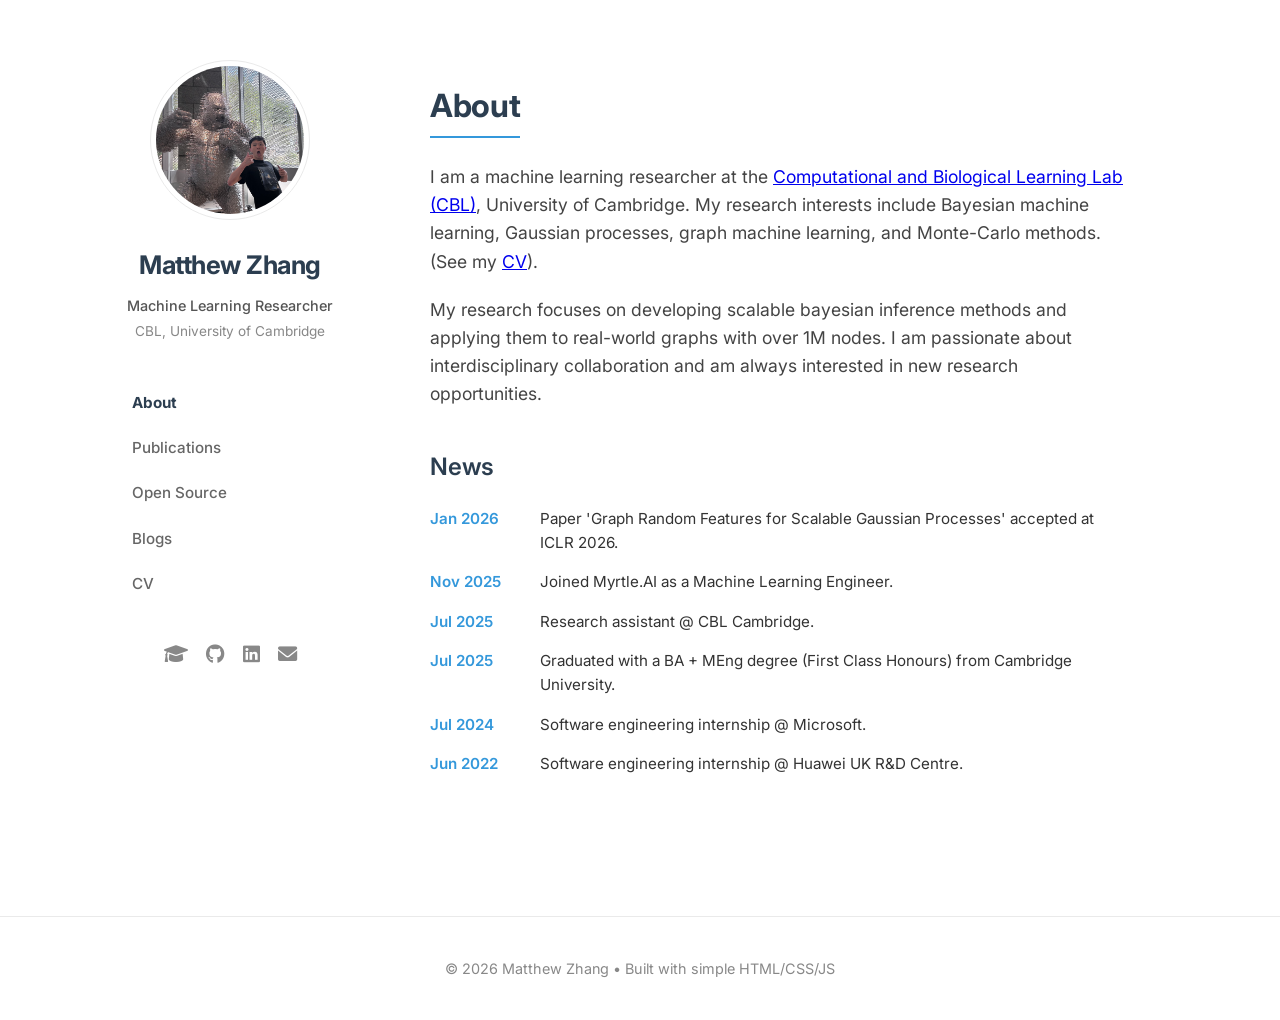
==== index.html @ 39c12fa1 "extra style updates" ====
<!DOCTYPE html>
<html lang="en">
<head>
    <meta charset="UTF-8">
    <meta name="viewport" content="width=device-width, initial-scale=1.0">
    <title>About - Matthew Zhang</title>
    <link rel="stylesheet" href="styles.css">
    <link href="https://fonts.googleapis.com/css2?family=Inter:wght@300;400;500;600;700&display=swap" rel="stylesheet">
    <link rel="stylesheet" href="https://cdnjs.cloudflare.com/ajax/libs/font-awesome/6.0.0/css/all.min.css">
</head>
<body>
    <div class="wrapper">
        <!-- Sidebar -->
        <aside class="sidebar">
            <div class="sidebar-content">
                <div class="profile-photo-container">
                    <img src="files/FullSizeRender.jpeg" alt="Matthew Zhang" class="profile-photo">
                </div>
                <h1 class="name">Matthew Zhang</h1>
                <p class="title">Machine Learning Researcher</p>
                <p class="affiliation">CBL, University of Cambridge</p>
                
                <nav class="side-nav">
                    <ul>
                        <li><a href="index.html" class="active">About</a></li>
                        <li><a href="publications.html">Publications</a></li>
                        <li><a href="opensource.html">Open Source</a></li>
                        <li><a href="blogs.html">Blogs</a></li>
                        <li><a href="files/MATTHEWZHANG_CV_ML_0202.pdf" target="_blank">CV</a></li>
                    </ul>
                </nav>

                <div class="sidebar-footer">
                    <div class="social-icons">
                        <a href="https://scholar.google.com/citations?user=HGTCp7sAAAAJ&hl=en" target="_blank" title="Google Scholar"><i class="fas fa-graduation-cap"></i></a>
                        <a href="https://github.com/MatthewZhang473" target="_blank" title="GitHub"><i class="fab fa-github"></i></a>
                        <a href="https://www.linkedin.com/in/matthew-zhang-cambridge/" target="_blank" title="LinkedIn"><i class="fab fa-linkedin"></i></a>
                        <a href="mailto:matthew.zhang473@gmail.com" title="Email"><i class="fas fa-envelope"></i></a>
                    </div>
                </div>
            </div>
        </aside>

        <!-- Main Content -->
        <main class="main-content">
            <section class="section">
                <h2>About</h2>
                <div class="about-content">
                    <p>
                        I am a machine learning researcher at the <a href="https://cbl.eng.cam.ac.uk/" target="_blank">Computational and Biological Learning Lab (CBL)</a>, University of Cambridge. My research interests include Bayesian machine learning, Gaussian processes, graph machine learning, and Monte-Carlo methods. (See my <a href="files/MATTHEWZHANG_CV_ML_0202.pdf" target="_blank">CV</a>).
                    </p>
                    <p>
                        My research focuses on developing scalable bayesian inference methods and applying them to real-world graphs with over 1M nodes. I am passionate about interdisciplinary collaboration and am always interested in new research opportunities.
                    </p>
                </div>

                <h3>News</h3>
                <div class="news-list">
                    <div class="news-item">
                        <span class="date">Jan 2026</span>
                        <p>Paper 'Graph Random Features for Scalable Gaussian Processes' accepted at ICLR 2026.</p>
                    </div>
                    <div class="news-item">
                        <span class="date">Nov 2025</span>
                        <p>Joined Myrtle.AI as a Machine Learning Engineer.</p>
                    </div>
                    <div class="news-item">
                        <span class="date">Jul 2025</span>
                        <p>Research assistant @ CBL Cambridge.</p>
                    </div>
                    <div class="news-item">
                        <span class="date">Jul 2025</span>
                        <p>Graduated with a BA + MEng degree (First Class Honours) from Cambridge University.</p>
                    </div>
                    <div class="news-item">
                        <span class="date">Jul 2024</span>
                        <p>Software engineering internship @ Microsoft.</p>
                    </div>
                    <div class="news-item">
                        <span class="date">Jun 2022</span>
                        <p>Software engineering internship @ Huawei UK R&D Centre.</p>
                    </div>
                </div>
            </section>
        </main>
    </div>

    <footer class="footer">
        <p>&copy; 2026 Matthew Zhang &bull; Built with simple HTML/CSS/JS</p>
    </footer>

    <script src="script.js"></script>
</body>
</html>
---- styles.css ----
/* Academic Sidebar Theme */

:root {
    --primary-color: #2c3e50;
    --accent-color: #3498db;
    --text-color: #333;
    --bg-color: #ffffff;
    --sidebar-bg: #ffffff;
    --border-color: #eaeaea;
    --font-main: 'Inter', -apple-system, BlinkMacSystemFont, 'Segoe UI', Roboto, sans-serif;
}

* {
    margin: 0;
    padding: 0;
    box-sizing: border-box;
}

body {
    font-family: var(--font-main);
    color: var(--text-color);
    background-color: var(--bg-color);
    line-height: 1.6;
}

/* Layout Wrapper */
.wrapper {
    display: flex;
    max-width: 1100px;
    margin: 0 auto;
    min-height: 100vh;
}

/* Sidebar Styling */
.sidebar {
    width: 280px;
    background-color: var(--sidebar-bg);
    border-right: none;
    padding: 60px 30px;
    position: sticky;
    top: 0;
    height: 100vh;
    display: flex;
    flex-direction: column;
}

.sidebar-content {
    flex: 1;
}

.profile-photo-container {
    width: 160px;
    height: 160px;
    margin: 0 auto 25px;
    border-radius: 50%;
    overflow: hidden;
    border: 1px solid var(--border-color);
    background-color: white;
    padding: 5px;
}

.profile-photo {
    width: 100%;
    height: 100%;
    object-fit: cover;
    border-radius: 50%;
}

.sidebar h1.name {
    font-size: 1.6em;
    font-weight: 700;
    text-align: center;
    margin-bottom: 8px;
    color: var(--primary-color);
    letter-spacing: -0.02em;
}

.sidebar .title {
    text-align: center;
    font-weight: 500;
    font-size: 0.9em;
    color: #555;
    margin-bottom: 4px;
}

.sidebar .affiliation {
    text-align: center;
    font-size: 0.85em;
    font-weight: 400;
    color: #888;
    margin-bottom: 40px;
}

/* Side Nav */
.side-nav ul {
    list-style: none;
    margin-top: 10px;
}

.side-nav li {
    margin-bottom: 5px;
}

.side-nav a {
    text-decoration: none;
    color: #666;
    font-weight: 500;
    display: block;
    padding: 8px 12px;
    border-radius: 6px;
    transition: all 0.2s ease;
    font-size: 0.95em;
}

.side-nav a:hover {
    color: var(--accent-color);
    background-color: #f0f0f0;
}

.side-nav a.active {
    color: var(--primary-color);
    font-weight: 700;
    background-color: transparent;
}

/* Sidebar Footer */
.sidebar-footer {
    margin-top: auto;
    text-align: center;
    padding-top: 30px;
}

.social-icons {
    font-size: 1.2em;
    display: flex;
    justify-content: center;
    gap: 18px;
    margin-bottom: 5px;
}

.social-icons a {
    color: #888;
    text-decoration: none;
    transition: color 0.2s ease;
}

.social-icons a:hover {
    color: var(--accent-color);
}

/* Main Content Styling */
.main-content {
    flex: 1;
    padding: 80px 60px;
    background-color: white;
}

.section {
    margin-bottom: 60px;
    max-width: 800px;
}

.section h2 {
    font-size: 2em;
    font-weight: 700;
    color: var(--primary-color);
    margin-bottom: 25px;
    border-bottom: 2px solid var(--accent-color);
    padding-bottom: 5px;
    display: inline-block;
    letter-spacing: -0.01em;
}

.section h3 {
    font-size: 1.5em;
    font-weight: 600;
    color: var(--primary-color);
    margin: 40px 0 20px;
    letter-spacing: -0.01em;
}

.about-content p {
    margin-bottom: 20px;
    font-size: 1.1em;
    color: #444;
}

/* News List */
.news-item {
    display: flex;
    gap: 20px;
    margin-bottom: 15px;
    font-size: 0.95em;
}

.news-item .date {
    font-weight: 600;
    color: var(--accent-color);
    min-width: 90px;
}

/* Publication List */
.publication-item {
    margin-bottom: 30px;
    padding-bottom: 20px;
    border-bottom: 1px solid var(--border-color);
}

.publication-item h3 {
    font-size: 1.25em;
    margin: 0 0 8px;
    font-weight: 600;
    color: var(--primary-color);
}

.publication-item .authors {
    font-size: 0.95em;
    color: #555;
    margin-bottom: 5px;
}

.publication-item .venue {
    font-size: 0.95em;
    font-style: italic;
    color: #777;
    margin-bottom: 12px;
}

.pub-links a {
    color: var(--accent-color);
    text-decoration: none;
    font-size: 0.9em;
    margin-right: 15px;
    font-weight: 600;
}

.pub-links a:hover {
    text-decoration: underline;
}

/* Blogs Section */
.blog-preview-item {
    margin-bottom: 30px;
}

.blog-preview-item h3 {
    margin-bottom: 8px;
}

.blog-preview-item h3 a {
    color: var(--primary-color);
    text-decoration: none;
    font-weight: 600;
}

.blog-preview-item h3 a:hover {
    color: var(--accent-color);
}

.blog-preview-item .date {
    font-size: 0.85em;
    color: #888;
    margin-bottom: 10px;
}

.blog-preview-item .excerpt {
    color: #555;
}

.back-button {
    background: none;
    border: 1px solid var(--accent-color);
    color: var(--accent-color);
    padding: 8px 15px;
    border-radius: 5px;
    cursor: pointer;
    margin-bottom: 30px;
    font-weight: 600;
}

.back-button:hover {
    background-color: var(--accent-color);
    color: white;
}

/* Standard Markdown Styling (GitHub Style) */
.markdown-body {
    box-sizing: border-box;
    min-width: 200px;
    max-width: 980px;
    margin: 0 auto;
    padding: 45px;
    background-color: white;
    font-family: var(--font-main) !important;
}

@media (max-width: 767px) {
    .markdown-body {
        padding: 15px;
    }
}

/* Ensure sidebar fonts don't get overridden by library */
.sidebar, .footer {
    font-family: var(--font-main);
}

/* Footer */
.footer {
    text-align: center;
    padding: 40px;
    background-color: var(--bg-color);
    color: #888;
    font-size: 0.9em;
    border-top: 1px solid var(--border-color);
}

/* Responsive */
@media (max-width: 900px) {
    .wrapper {
        flex-direction: column;
    }
    
    .sidebar {
        width: 100%;
        height: auto;
        position: relative;
        padding: 30px 20px;
    }
    
    .main-content {
        padding: 40px 20px;
    }
}
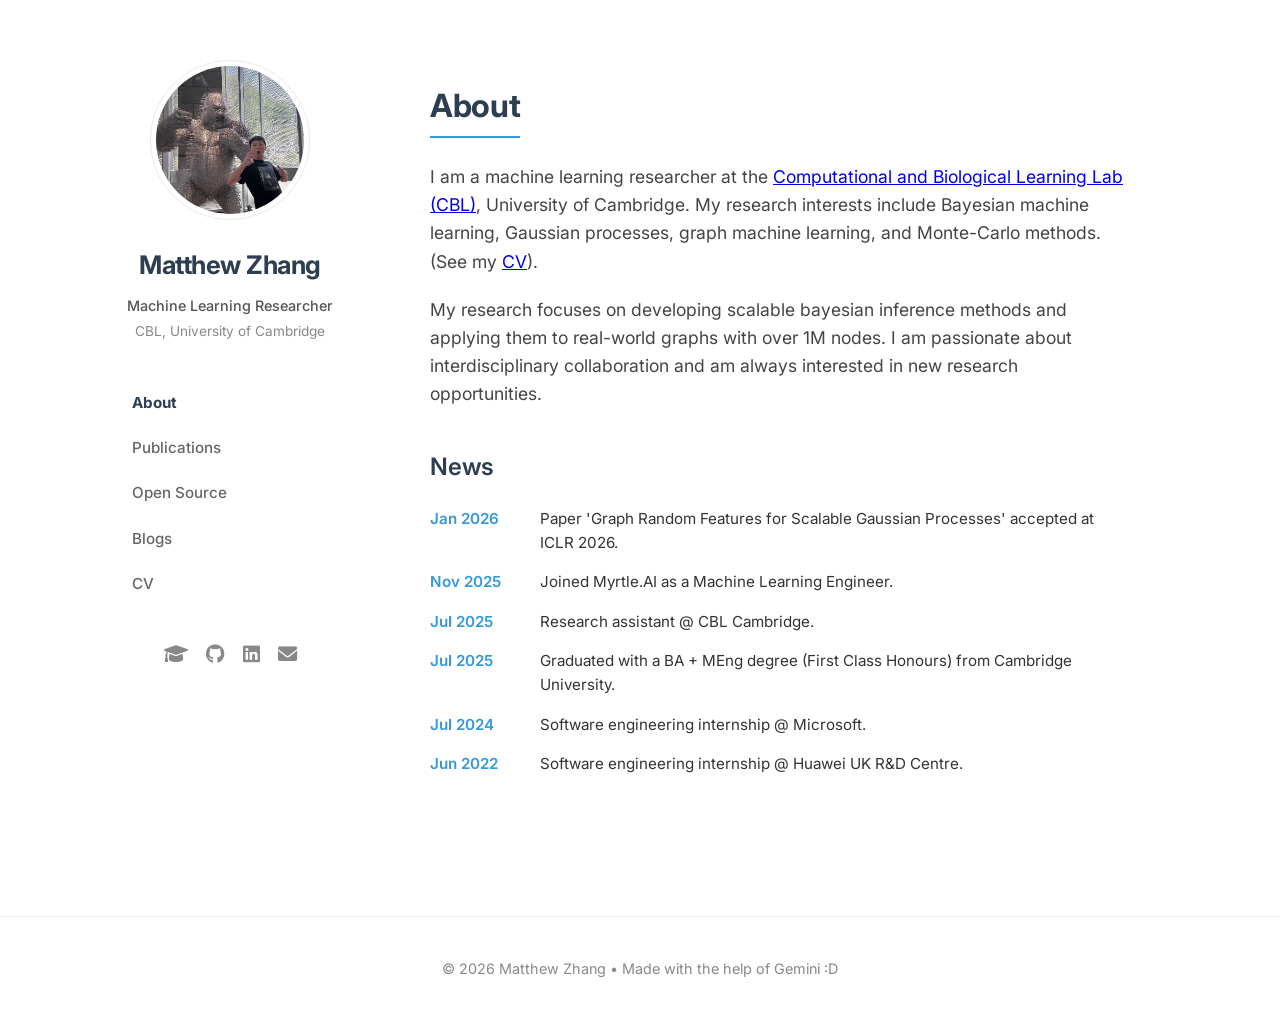
==== commit fc9c0b14: "chinese version blogs" ====
--- a/index.html
+++ b/index.html
@@ -86,9 +86,8 @@
     </div>
 
     <footer class="footer">
-        <p>&copy; 2026 Matthew Zhang &bull; Built with simple HTML/CSS/JS</p>
+        <p>&copy; 2026 Matthew Zhang &bull; Made with the help of Gemini :D</p>
     </footer>
-
     <script src="script.js"></script>
 </body>
 </html>
--- a/styles.css
+++ b/styles.css
@@ -267,6 +267,42 @@
     color: #555;
 }
 
+.blog-header-actions {
+    display: flex;
+    justify-content: space-between;
+    align-items: center;
+    margin-bottom: 30px;
+    max-width: 900px;
+}
+
+.language-toggle {
+    display: flex;
+    gap: 0;
+    border: 1px solid var(--border-color);
+    border-radius: 6px;
+    overflow: hidden;
+}
+
+.lang-btn {
+    background: white;
+    border: none;
+    padding: 5px 12px;
+    font-size: 0.85em;
+    font-weight: 600;
+    cursor: pointer;
+    color: #888;
+    transition: all 0.2s;
+}
+
+.lang-btn:hover {
+    background: #f5f5f5;
+}
+
+.lang-btn.active {
+    background: var(--accent-color);
+    color: white;
+}
+
 .back-button {
     background: none;
     border: 1px solid var(--accent-color);
@@ -274,7 +310,6 @@
     padding: 8px 15px;
     border-radius: 5px;
     cursor: pointer;
-    margin-bottom: 30px;
     font-weight: 600;
 }
 
@@ -325,9 +360,58 @@
         width: 100%;
         height: auto;
         position: relative;
-        padding: 30px 20px;
-    }
-    
+        padding: 40px 20px 20px;
+        border-right: none;
+        border-bottom: 1px solid var(--border-color);
+    }
+
+    .sidebar-content {
+        display: flex;
+        flex-direction: column;
+        align-items: center;
+    }
+
+    .profile-photo-container {
+        width: 100px;
+        height: 100px;
+        margin-bottom: 15px;
+    }
+
+    .sidebar h1.name {
+        font-size: 1.5em;
+    }
+
+    .sidebar .affiliation {
+        margin-bottom: 20px;
+    }
+
+    .side-nav {
+        width: 100%;
+    }
+
+    .side-nav ul {
+        display: flex;
+        justify-content: center;
+        flex-wrap: wrap;
+        gap: 5px;
+    }
+
+    .side-nav li {
+        margin-bottom: 0;
+    }
+
+    .side-nav a {
+        padding: 6px 12px;
+        font-size: 0.9em;
+    }
+
+    .sidebar-footer {
+        margin-top: 20px;
+        padding-top: 15px;
+        border-top: 1px solid #f5f5f5;
+        width: 100%;
+    }
+
     .main-content {
         padding: 40px 20px;
     }
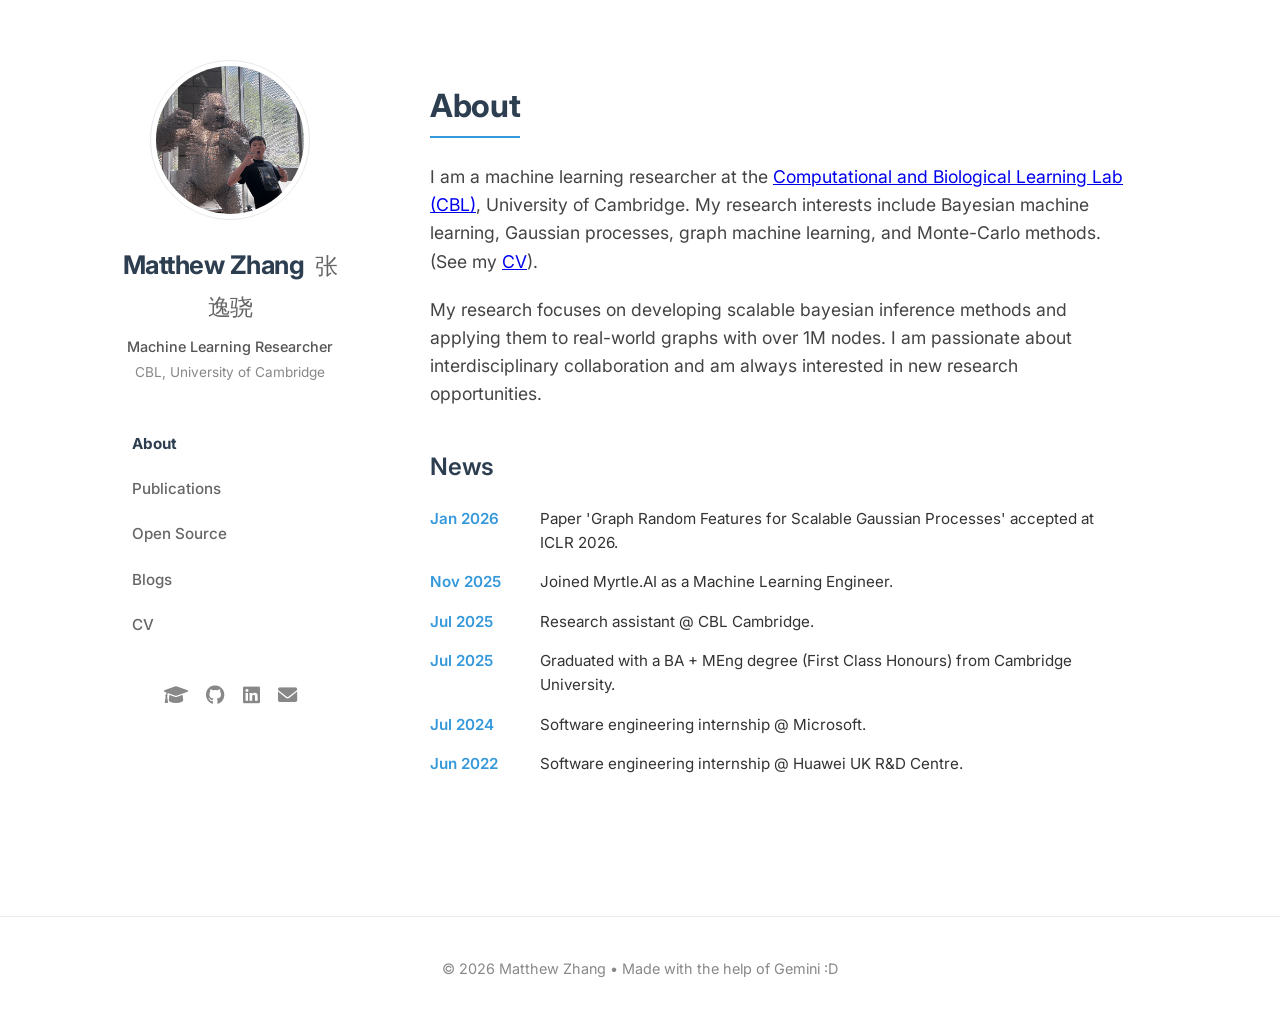
==== commit fe482650: "my chinese name" ====
--- a/index.html
+++ b/index.html
@@ -16,7 +16,7 @@
                 <div class="profile-photo-container">
                     <img src="files/FullSizeRender.jpeg" alt="Matthew Zhang" class="profile-photo">
                 </div>
-                <h1 class="name">Matthew Zhang</h1>
+                <h1 class="name">Matthew Zhang <span class="chinese-name">张逸骁</span></h1>
                 <p class="title">Machine Learning Researcher</p>
                 <p class="affiliation">CBL, University of Cambridge</p>
                 
--- a/styles.css
+++ b/styles.css
@@ -75,6 +75,13 @@
     letter-spacing: -0.02em;
 }
 
+.chinese-name {
+    font-weight: 400;
+    font-size: 0.9em;
+    margin-left: 5px;
+    color: #666;
+}
+
 .sidebar .title {
     text-align: center;
     font-weight: 500;
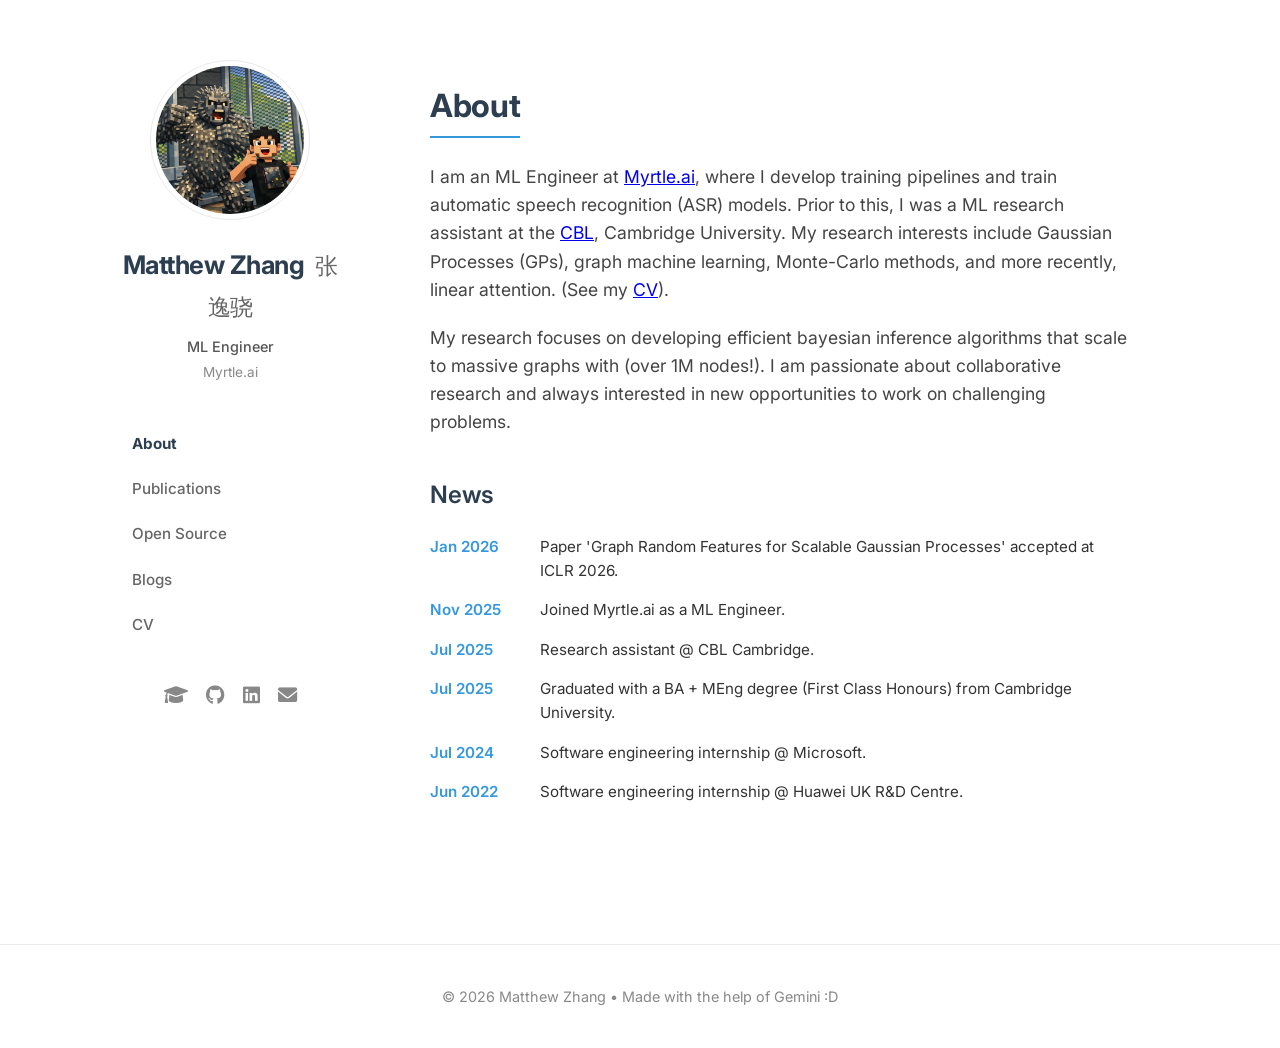
==== commit e8a6ec6b: "update my personal detail" ====
--- a/index.html
+++ b/index.html
@@ -14,12 +14,12 @@
         <aside class="sidebar">
             <div class="sidebar-content">
                 <div class="profile-photo-container">
-                    <img src="files/FullSizeRender.jpeg" alt="Matthew Zhang" class="profile-photo">
+                    <img src="files/Minecraft style.png" alt="Matthew Zhang" class="profile-photo">
                 </div>
                 <h1 class="name">Matthew Zhang <span class="chinese-name">张逸骁</span></h1>
-                <p class="title">Machine Learning Researcher</p>
-                <p class="affiliation">CBL, University of Cambridge</p>
-                
+                <p class="title">ML Engineer</p>
+                <p class="affiliation">Myrtle.ai</p>
+
                 <nav class="side-nav">
                     <ul>
                         <li><a href="index.html" class="active">About</a></li>
@@ -47,10 +47,10 @@
                 <h2>About</h2>
                 <div class="about-content">
                     <p>
-                        I am a machine learning researcher at the <a href="https://cbl.eng.cam.ac.uk/" target="_blank">Computational and Biological Learning Lab (CBL)</a>, University of Cambridge. My research interests include Bayesian machine learning, Gaussian processes, graph machine learning, and Monte-Carlo methods. (See my <a href="files/MATTHEWZHANG_CV_ML_0202.pdf" target="_blank">CV</a>).
+                        I am an ML Engineer at <a href="https://myrtle.ai/" target="_blank">Myrtle.ai</a>, where I develop training pipelines and train automatic speech recognition (ASR) models. Prior to this, I was a ML research assistant at the <a href="https://cbl.eng.cam.ac.uk/" target="_blank">CBL</a>, Cambridge University. My research interests include Gaussian Processes (GPs), graph machine learning, Monte-Carlo methods, and more recently, linear attention. (See my <a href="files/MATTHEWZHANG_CV_ML_0202.pdf" target="_blank">CV</a>).
                     </p>
                     <p>
-                        My research focuses on developing scalable bayesian inference methods and applying them to real-world graphs with over 1M nodes. I am passionate about interdisciplinary collaboration and am always interested in new research opportunities.
+                        My research focuses on developing efficient bayesian inference algorithms that scale to massive graphs with (over 1M nodes!). I am passionate about collaborative research and always interested in new opportunities to work on challenging problems.
                     </p>
                 </div>
 
@@ -62,7 +62,7 @@
                     </div>
                     <div class="news-item">
                         <span class="date">Nov 2025</span>
-                        <p>Joined Myrtle.AI as a Machine Learning Engineer.</p>
+                        <p>Joined Myrtle.ai as a ML Engineer.</p>
                     </div>
                     <div class="news-item">
                         <span class="date">Jul 2025</span>
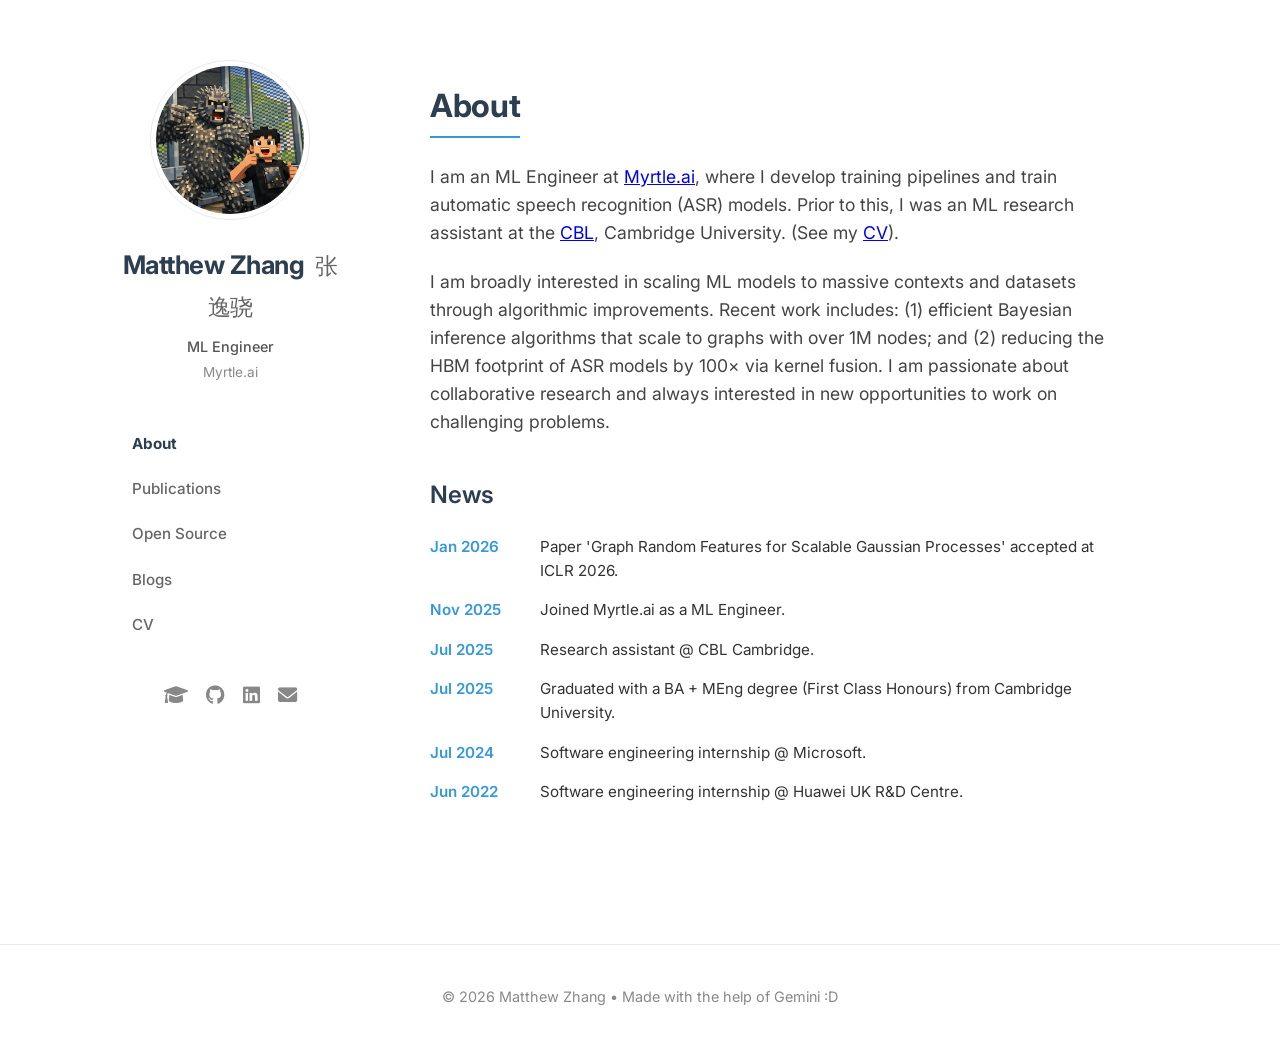
==== commit 2cf6b5d2: "minor updates" ====
--- a/index.html
+++ b/index.html
@@ -26,7 +26,7 @@
                         <li><a href="publications.html">Publications</a></li>
                         <li><a href="opensource.html">Open Source</a></li>
                         <li><a href="blogs.html">Blogs</a></li>
-                        <li><a href="files/MATTHEWZHANG_CV_ML_0202.pdf" target="_blank">CV</a></li>
+                        <li><a href="files/MATTHEWZHANG_CV_PhD_0224.pdf" target="_blank">CV</a></li>
                     </ul>
                 </nav>
 
@@ -47,10 +47,10 @@
                 <h2>About</h2>
                 <div class="about-content">
                     <p>
-                        I am an ML Engineer at <a href="https://myrtle.ai/" target="_blank">Myrtle.ai</a>, where I develop training pipelines and train automatic speech recognition (ASR) models. Prior to this, I was a ML research assistant at the <a href="https://cbl.eng.cam.ac.uk/" target="_blank">CBL</a>, Cambridge University. My research interests include Gaussian Processes (GPs), graph machine learning, Monte-Carlo methods, and more recently, linear attention. (See my <a href="files/MATTHEWZHANG_CV_ML_0202.pdf" target="_blank">CV</a>).
+                        I am an ML Engineer at <a href="https://myrtle.ai/" target="_blank">Myrtle.ai</a>, where I develop training pipelines and train automatic speech recognition (ASR) models. Prior to this, I was an ML research assistant at the <a href="https://cbl.eng.cam.ac.uk/" target="_blank">CBL</a>, Cambridge University. (See my <a href="files/MATTHEWZHANG_CV_PhD_0224.pdf" target="_blank">CV</a>).
                     </p>
                     <p>
-                        My research focuses on developing efficient bayesian inference algorithms that scale to massive graphs with (over 1M nodes!). I am passionate about collaborative research and always interested in new opportunities to work on challenging problems.
+                        I am broadly interested in scaling ML models to massive contexts and datasets through algorithmic improvements. Recent work includes: (1) efficient Bayesian inference algorithms that scale to graphs with over 1M nodes; and (2) reducing the HBM footprint of ASR models by 100&times; via kernel fusion. I am passionate about collaborative research and always interested in new opportunities to work on challenging problems.
                     </p>
                 </div>
 
--- a/styles.css
+++ b/styles.css
@@ -278,8 +278,69 @@
     display: flex;
     justify-content: space-between;
     align-items: center;
-    margin-bottom: 30px;
-    max-width: 900px;
+    margin-bottom: 26px;
+    max-width: 1100px;
+}
+
+.blog-reading-layout {
+    display: grid;
+    grid-template-columns: 200px minmax(0, 720px);
+    gap: 42px;
+    align-items: start;
+    max-width: 1100px;
+}
+
+.blog-toc {
+    position: sticky;
+    top: 28px;
+    padding-top: 8px;
+}
+
+.blog-toc-title {
+    margin: 0 0 14px;
+    font-size: 0.68em;
+    font-weight: 700;
+    letter-spacing: 0.08em;
+    text-transform: uppercase;
+    color: #7a8a99;
+}
+
+.blog-toc-list {
+    list-style: none;
+    margin: 0;
+    padding: 0 0 0 14px;
+    border-left: 1px solid #e5ebf0;
+}
+
+.blog-toc-list li {
+    margin: 0;
+}
+
+.blog-toc-list li + li {
+    margin-top: 10px;
+}
+
+.blog-toc-list a {
+    display: block;
+    margin-left: -15px;
+    padding-left: 14px;
+    border-left: 2px solid transparent;
+    color: #7a8a99;
+    text-decoration: none;
+    font-size: 0.8em;
+    line-height: 1.35;
+    transition: color 0.2s ease, border-color 0.2s ease;
+}
+
+.blog-toc-list a:hover,
+.blog-toc-list a.active {
+    color: var(--primary-color);
+    border-left-color: var(--accent-color);
+}
+
+.blog-toc-list .toc-h3 a {
+    padding-left: 28px;
+    font-size: 0.74em;
 }
 
 .language-toggle {
@@ -328,17 +389,170 @@
 /* Standard Markdown Styling (GitHub Style) */
 .markdown-body {
     box-sizing: border-box;
-    min-width: 200px;
-    max-width: 980px;
-    margin: 0 auto;
-    padding: 45px;
-    background-color: white;
+    width: 100%;
+    min-width: 0;
+    max-width: 720px;
+    margin: 0;
+    padding: 0;
+    background-color: transparent;
     font-family: var(--font-main) !important;
+    font-size: 16px;
+    line-height: 1.75;
+}
+
+.markdown-body h1 {
+    font-size: 2.55em;
+    line-height: 1.12;
+    margin-bottom: 0.7em;
+    color: var(--primary-color);
+    letter-spacing: -0.035em;
+}
+
+.markdown-body h2,
+.markdown-body h3 {
+    scroll-margin-top: 24px;
+}
+
+.markdown-body h2 {
+    margin-top: 2.6em;
+    margin-bottom: 0.75em;
+    font-size: 1.55em;
+    font-weight: 700;
+    border-bottom: none;
+}
+
+.markdown-body h3 {
+    margin-top: 1.9em;
+    margin-bottom: 0.65em;
+    font-size: 1.18em;
+    font-weight: 500;
+}
+
+.markdown-body p,
+.markdown-body li {
+    color: #43515e;
+}
+
+.markdown-body strong {
+    color: #2f3f50;
+}
+
+.markdown-body a {
+    color: #1c6fa8;
+    text-decoration-thickness: 0.08em;
+    text-underline-offset: 0.14em;
+}
+
+.markdown-body blockquote {
+    margin: 1.6rem 0;
+    padding: 0.2rem 0 0.2rem 1rem;
+    border-left: 3px solid #d4e0ea;
+    color: #5a6978;
+    background: transparent;
+}
+
+.markdown-body table {
+    display: table;
+    width: 100%;
+    margin: 1.8rem 0;
+    border-collapse: collapse;
+    font-size: 0.93em;
+}
+
+.markdown-body th,
+.markdown-body td {
+    padding: 10px 12px;
+    border: 1px solid #e6edf2;
+}
+
+.markdown-body thead th {
+    background: #f7fafc;
+}
+
+.markdown-body pre {
+    border-radius: 10px;
+    padding: 18px;
+}
+
+.markdown-body img {
+    border-radius: 10px;
+}
+
+.anchored-heading {
+    position: relative;
+}
+
+.heading-anchor {
+    color: #b7c2cc;
+    text-decoration: none;
+    margin-left: 8px;
+    opacity: 0;
+    transition: opacity 0.2s ease, color 0.2s ease;
+}
+
+.anchored-heading:hover .heading-anchor {
+    opacity: 1;
+}
+
+.heading-anchor:hover {
+    color: var(--accent-color);
+}
+
+.reference-list {
+    margin-top: 1.2rem;
+    padding-left: 0 !important;
+    list-style: none !important;
+}
+
+.reference-item {
+    position: relative;
+    margin-bottom: 14px;
+    padding-left: 42px;
+    color: #556372;
+}
+
+.reference-item::before {
+    content: "[" attr(data-reference-number) "]";
+    position: absolute;
+    left: 0;
+    top: 0;
+    font-weight: 600;
+    color: #6b7d8f;
+}
+
+.reference-item p {
+    margin: 0;
 }
 
 @media (max-width: 767px) {
+    .blog-reading-layout {
+        grid-template-columns: 1fr;
+        gap: 18px;
+    }
+
+    .blog-toc {
+        position: static;
+        padding-top: 0;
+    }
+
+    .blog-toc-list {
+        border-left: none;
+        padding-left: 0;
+    }
+
+    .blog-toc-list a,
+    .blog-toc-list .toc-h3 a {
+        margin-left: 0;
+        padding-left: 0;
+        border-left: none;
+    }
+
     .markdown-body {
-        padding: 15px;
+        font-size: 15px;
+    }
+
+    .markdown-body h1 {
+        font-size: 2em;
     }
 }
 
@@ -357,6 +571,77 @@
     border-top: 1px solid var(--border-color);
 }
 
+/* Resource Card for Blog Posts */
+.resource-card {
+    display: flex;
+    align-items: center;
+    background-color: #f8f9fa;
+    border-left: 4px solid var(--accent-color);
+    padding: 20px;
+    margin: 25px 0;
+    border-radius: 4px;
+    gap: 20px;
+    box-shadow: 0 2px 5px rgba(0,0,0,0.05);
+    text-decoration: none !important;
+    transition: all 0.3s ease;
+    cursor: pointer;
+}
+
+.resource-card:hover {
+    background-color: #edf2f7;
+    transform: translateY(-3px);
+    box-shadow: 0 6px 15px rgba(0,0,0,0.1);
+}
+
+.resource-icon {
+    font-size: 2.2em;
+    color: var(--accent-color);
+    min-width: 50px;
+    text-align: center;
+}
+
+.resource-info {
+    flex: 1;
+}
+
+.resource-title {
+    margin: 0 0 5px 0 !important;
+    font-size: 1.1em !important;
+    font-weight: 600 !important;
+    color: var(--primary-color);
+}
+
+.resource-description {
+    margin: 0 !important;
+    font-size: 0.9em;
+    color: #666;
+    line-height: 1.4;
+}
+
+/* Add a chevron icon on the right */
+.resource-card::after {
+    content: "\f054"; /* FontAwesome chevron-right */
+    font-family: "Font Awesome 6 Free";
+    font-weight: 900;
+    color: #cbd5e0;
+    margin-left: 10px;
+    transition: all 0.3s ease;
+}
+
+.resource-card:hover::after {
+    color: var(--accent-color);
+    transform: translateX(5px);
+}
+
+@media (max-width: 600px) {
+    .resource-card {
+        padding: 20px 15px;
+    }
+    .resource-card::after {
+        display: none;
+    }
+}
+
 /* Responsive */
 @media (max-width: 900px) {
     .wrapper {
@@ -422,4 +707,9 @@
     .main-content {
         padding: 40px 20px;
     }
-}+
+    .blog-header-actions,
+    .blog-reading-layout {
+        max-width: none;
+    }
+}
